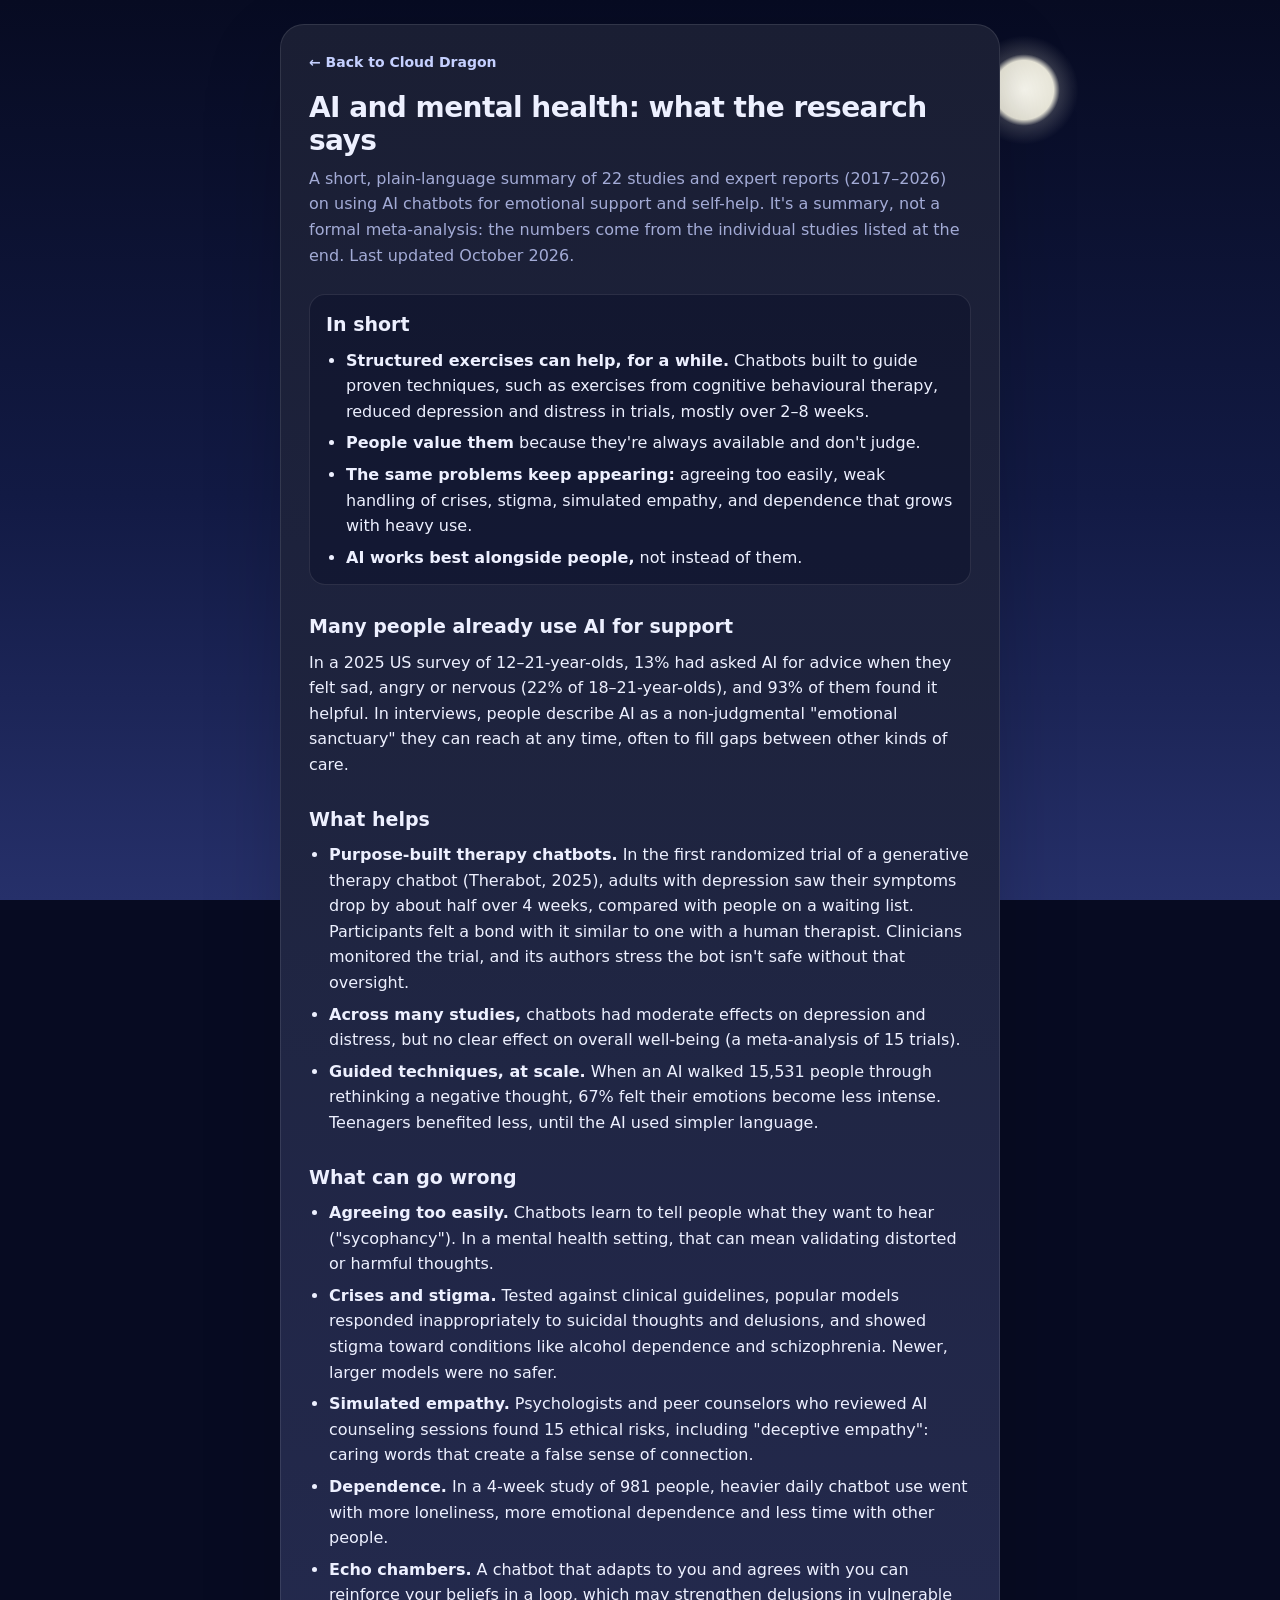
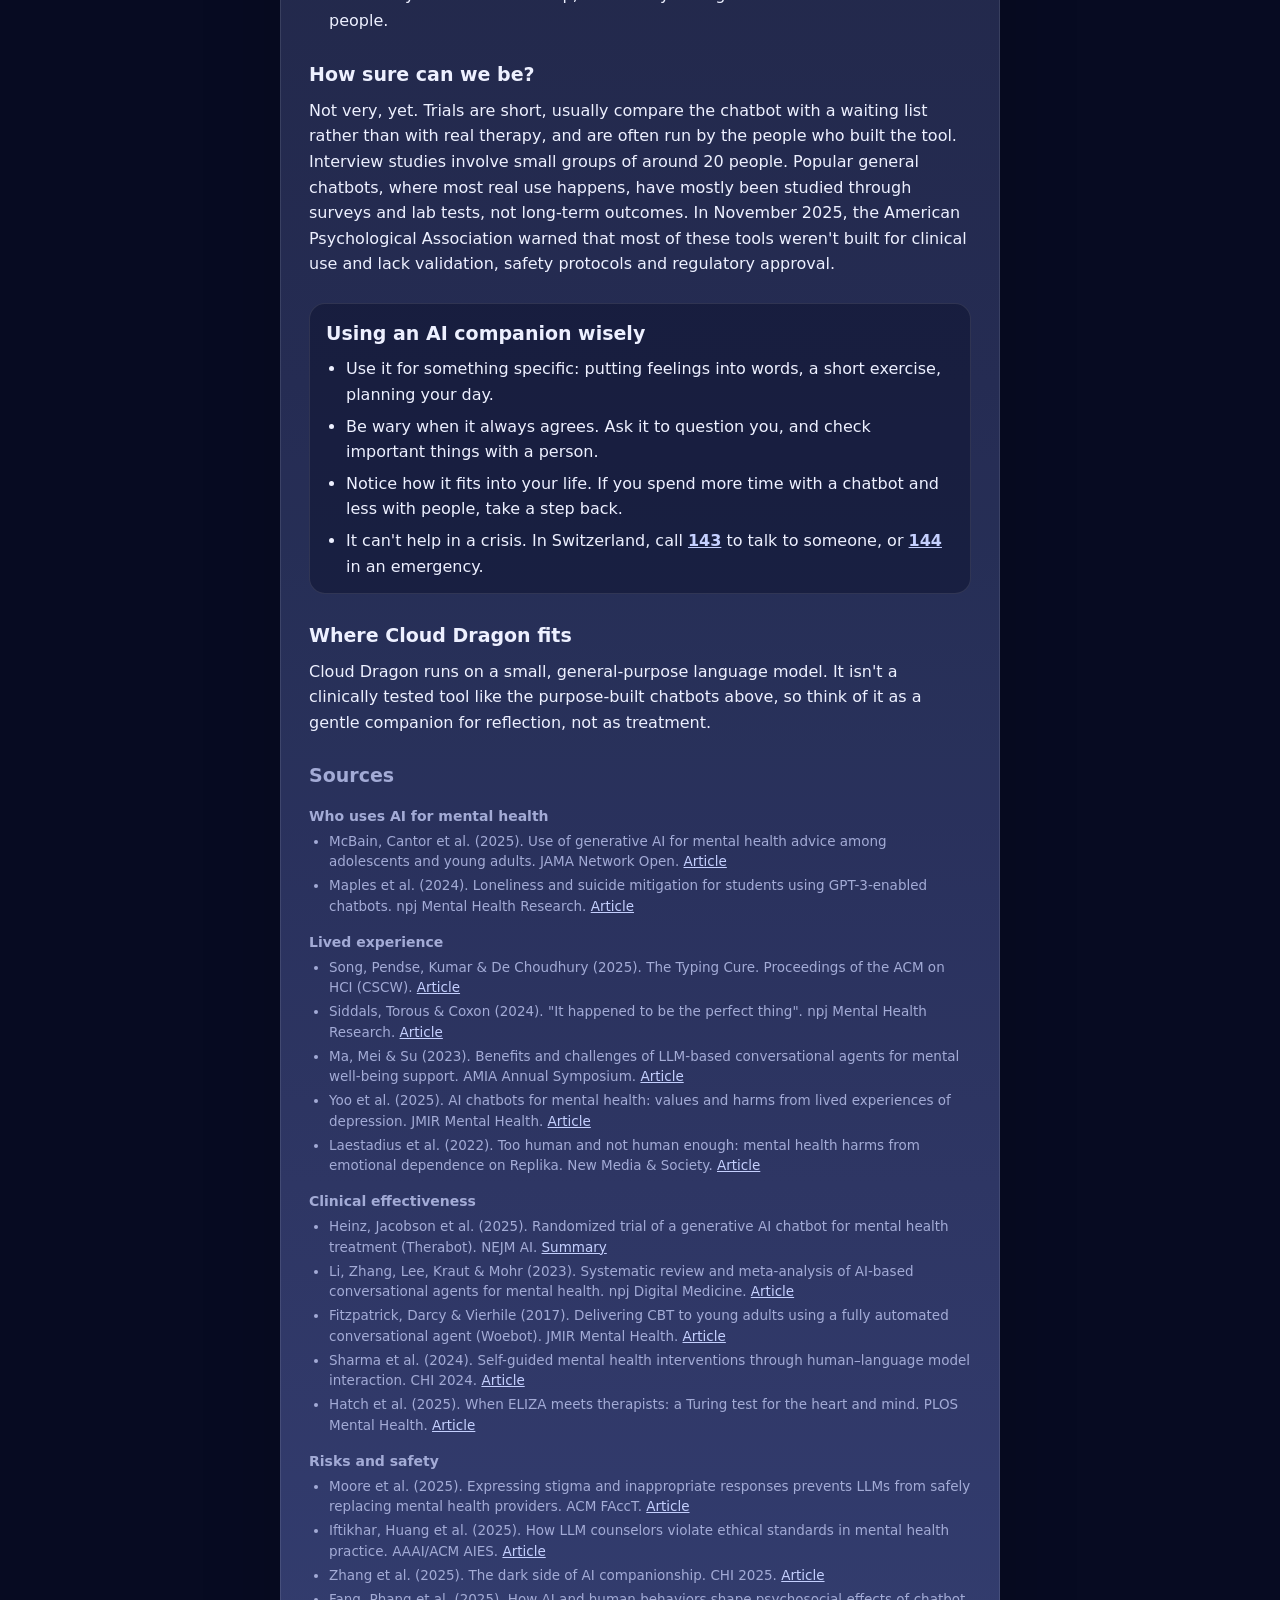
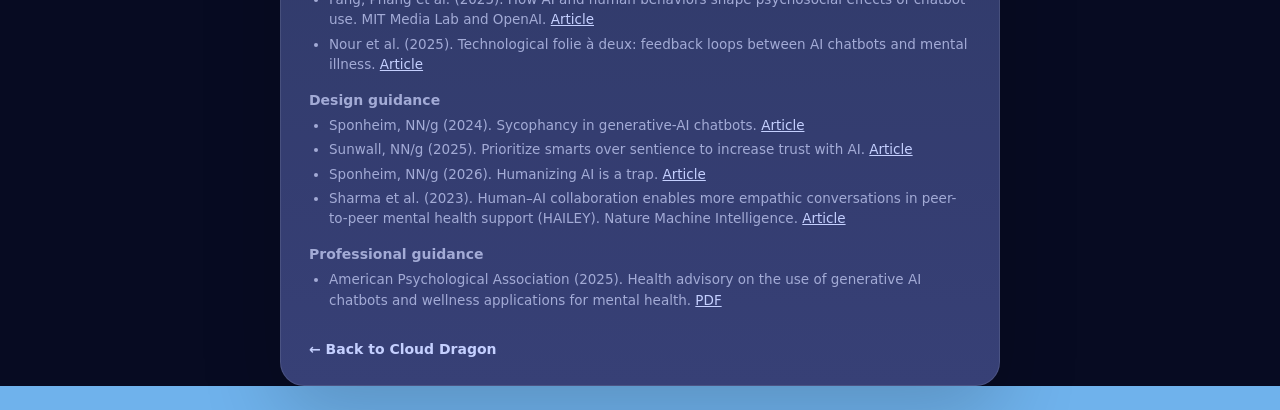
==== research.html @ 0f39b447 "Add "AI and mental health: what the research says" page A plain-language summary of 22 studies and e" ====
<!doctype html>
<html lang="en" data-sky="day">
<head>
  <meta charset="utf-8" />
  <meta name="viewport" content="width=device-width, initial-scale=1, viewport-fit=cover" />
  <meta name="theme-color" content="#6fb2ec" />
  <title>AI and mental health: what the research says · Cloud Dragon</title>
  <link rel="icon" href="icon.svg" type="image/svg+xml" />
  <link rel="stylesheet" href="styles/themes.css" />
  <link rel="stylesheet" href="styles/base.css" />
  <link rel="stylesheet" href="styles/sky.css" />
  <link rel="stylesheet" href="styles/research.css" />
</head>

<body>
  <div class="sky" aria-hidden="true">
    <div class="sky-layer dawn"></div>
    <div class="sky-layer day"></div>
    <div class="sky-layer dusk"></div>
    <div class="sky-layer night"></div>
    <div class="orb"></div>
  </div>

  <main class="research">
    <a class="back-link" href="./">← Back to Cloud Dragon</a>

    <h1>AI and mental health: what the research says</h1>
    <p class="lede">
      A short, plain-language summary of 22 studies and expert reports (2017–2026) on using AI
      chatbots for emotional support and self-help. It's a summary, not a formal meta-analysis:
      the numbers come from the individual studies listed at the end. Last updated October 2026.
    </p>

    <section class="in-short">
      <h2>In short</h2>
      <ul>
        <li>
          <strong>Structured exercises can help, for a while.</strong> Chatbots built to guide
          proven techniques, such as exercises from cognitive behavioural therapy, reduced
          depression and distress in trials, mostly over 2–8 weeks.
        </li>
        <li><strong>People value them</strong> because they're always available and don't judge.</li>
        <li>
          <strong>The same problems keep appearing:</strong> agreeing too easily, weak handling of
          crises, stigma, simulated empathy, and dependence that grows with heavy use.
        </li>
        <li><strong>AI works best alongside people,</strong> not instead of them.</li>
      </ul>
    </section>

    <section>
      <h2>Many people already use AI for support</h2>
      <p>
        In a 2025 US survey of 12–21-year-olds, 13% had asked AI for advice when they felt sad,
        angry or nervous (22% of 18–21-year-olds), and 93% of them found it helpful. In interviews,
        people describe AI as a non-judgmental "emotional sanctuary" they can reach at any time,
        often to fill gaps between other kinds of care.
      </p>
    </section>

    <section>
      <h2>What helps</h2>
      <ul>
        <li>
          <strong>Purpose-built therapy chatbots.</strong> In the first randomized trial of a
          generative therapy chatbot (Therabot, 2025), adults with depression saw their symptoms
          drop by about half over 4 weeks, compared with people on a waiting list. Participants
          felt a bond with it similar to one with a human therapist. Clinicians monitored the
          trial, and its authors stress the bot isn't safe without that oversight.
        </li>
        <li>
          <strong>Across many studies,</strong> chatbots had moderate effects on depression and
          distress, but no clear effect on overall well-being (a meta-analysis of 15 trials).
        </li>
        <li>
          <strong>Guided techniques, at scale.</strong> When an AI walked 15,531 people through
          rethinking a negative thought, 67% felt their emotions become less intense. Teenagers
          benefited less, until the AI used simpler language.
        </li>
      </ul>
    </section>

    <section>
      <h2>What can go wrong</h2>
      <ul>
        <li>
          <strong>Agreeing too easily.</strong> Chatbots learn to tell people what they want to
          hear ("sycophancy"). In a mental health setting, that can mean validating distorted or
          harmful thoughts.
        </li>
        <li>
          <strong>Crises and stigma.</strong> Tested against clinical guidelines, popular models
          responded inappropriately to suicidal thoughts and delusions, and showed stigma toward
          conditions like alcohol dependence and schizophrenia. Newer, larger models were no safer.
        </li>
        <li>
          <strong>Simulated empathy.</strong> Psychologists and peer counselors who reviewed AI
          counseling sessions found 15 ethical risks, including "deceptive empathy": caring words
          that create a false sense of connection.
        </li>
        <li>
          <strong>Dependence.</strong> In a 4-week study of 981 people, heavier daily chatbot use
          went with more loneliness, more emotional dependence and less time with other people.
        </li>
        <li>
          <strong>Echo chambers.</strong> A chatbot that adapts to you and agrees with you can
          reinforce your beliefs in a loop, which may strengthen delusions in vulnerable people.
        </li>
      </ul>
    </section>

    <section>
      <h2>How sure can we be?</h2>
      <p>
        Not very, yet. Trials are short, usually compare the chatbot with a waiting list rather
        than with real therapy, and are often run by the people who built the tool. Interview
        studies involve small groups of around 20 people. Popular general chatbots, where most real
        use happens, have mostly been studied through surveys and lab tests, not long-term
        outcomes. In November 2025, the American Psychological Association warned that most of
        these tools weren't built for clinical use and lack validation, safety protocols and
        regulatory approval.
      </p>
    </section>

    <section class="advice">
      <h2>Using an AI companion wisely</h2>
      <ul>
        <li>Use it for something specific: putting feelings into words, a short exercise, planning your day.</li>
        <li>Be wary when it always agrees. Ask it to question you, and check important things with a person.</li>
        <li>Notice how it fits into your life. If you spend more time with a chatbot and less with people, take a step back.</li>
        <li>It can't help in a crisis. In Switzerland, call <a href="tel:143">143</a> to talk to someone, or <a href="tel:144">144</a> in an emergency.</li>
      </ul>
    </section>

    <section>
      <h2>Where Cloud Dragon fits</h2>
      <p>
        Cloud Dragon runs on a small, general-purpose language model. It isn't a clinically tested
        tool like the purpose-built chatbots above, so think of it as a gentle companion for
        reflection, not as treatment.
      </p>
    </section>

    <section class="sources">
      <h2>Sources</h2>
      <h3>Who uses AI for mental health</h3>
      <ul>
        <li>McBain, Cantor et al. (2025). Use of generative AI for mental health advice among adolescents and young adults. JAMA Network Open. <a href="https://doi.org/10.1001/jamanetworkopen.2025.42281">Article</a></li>
        <li>Maples et al. (2024). Loneliness and suicide mitigation for students using GPT-3-enabled chatbots. npj Mental Health Research. <a href="https://pmc.ncbi.nlm.nih.gov/articles/PMC10955814">Article</a></li>
      </ul>
      <h3>Lived experience</h3>
      <ul>
        <li>Song, Pendse, Kumar & De Choudhury (2025). The Typing Cure. Proceedings of the ACM on HCI (CSCW). <a href="https://dl.acm.org/doi/10.1145/3757430">Article</a></li>
        <li>Siddals, Torous & Coxon (2024). "It happened to be the perfect thing". npj Mental Health Research. <a href="https://pmc.ncbi.nlm.nih.gov/articles/PMC11514308/">Article</a></li>
        <li>Ma, Mei & Su (2023). Benefits and challenges of LLM-based conversational agents for mental well-being support. AMIA Annual Symposium. <a href="https://arxiv.org/abs/2307.15810">Article</a></li>
        <li>Yoo et al. (2025). AI chatbots for mental health: values and harms from lived experiences of depression. JMIR Mental Health. <a href="https://arxiv.org/abs/2504.18932">Article</a></li>
        <li>Laestadius et al. (2022). Too human and not human enough: mental health harms from emotional dependence on Replika. New Media & Society. <a href="https://journals.sagepub.com/doi/10.1177/14614448221142007">Article</a></li>
      </ul>
      <h3>Clinical effectiveness</h3>
      <ul>
        <li>Heinz, Jacobson et al. (2025). Randomized trial of a generative AI chatbot for mental health treatment (Therabot). NEJM AI. <a href="https://tto.dartmouth.edu/news/2025/03/first-therapy-chatbot-trial-yields-mental-health-benefits">Summary</a></li>
        <li>Li, Zhang, Lee, Kraut & Mohr (2023). Systematic review and meta-analysis of AI-based conversational agents for mental health. npj Digital Medicine. <a href="https://doaj.org/article/f17df3045e7249698659f7fcaae4adad">Article</a></li>
        <li>Fitzpatrick, Darcy & Vierhile (2017). Delivering CBT to young adults using a fully automated conversational agent (Woebot). JMIR Mental Health. <a href="https://mental.jmir.org/2017/2/e19">Article</a></li>
        <li>Sharma et al. (2024). Self-guided mental health interventions through human–language model interaction. CHI 2024. <a href="https://arxiv.org/abs/2310.15461v2">Article</a></li>
        <li>Hatch et al. (2025). When ELIZA meets therapists: a Turing test for the heart and mind. PLOS Mental Health. <a href="https://www.ncbi.nlm.nih.gov/pmc/articles/PMC12798195/">Article</a></li>
      </ul>
      <h3>Risks and safety</h3>
      <ul>
        <li>Moore et al. (2025). Expressing stigma and inappropriate responses prevents LLMs from safely replacing mental health providers. ACM FAccT. <a href="https://arxiv.org/abs/2504.18412v1">Article</a></li>
        <li>Iftikhar, Huang et al. (2025). How LLM counselors violate ethical standards in mental health practice. AAAI/ACM AIES. <a href="https://jeffhuang.com/papers/LLMEthicalMental_AIES25.pdf">Article</a></li>
        <li>Zhang et al. (2025). The dark side of AI companionship. CHI 2025. <a href="https://arxiv.org/abs/2410.20130">Article</a></li>
        <li>Fang, Phang et al. (2025). How AI and human behaviors shape psychosocial effects of chatbot use. MIT Media Lab and OpenAI. <a href="https://arxiv.org/html/2503.17473v1">Article</a></li>
        <li>Nour et al. (2025). Technological folie à deux: feedback loops between AI chatbots and mental illness. <a href="https://arxiv.org/pdf/2507.19218">Article</a></li>
      </ul>
      <h3>Design guidance</h3>
      <ul>
        <li>Sponheim, NN/g (2024). Sycophancy in generative-AI chatbots. <a href="https://www.nngroup.com/articles/sycophancy-generative-ai-chatbots/">Article</a></li>
        <li>Sunwall, NN/g (2025). Prioritize smarts over sentience to increase trust with AI. <a href="https://www.nngroup.com/articles/smarts-emotion-trust-ai/">Article</a></li>
        <li>Sponheim, NN/g (2026). Humanizing AI is a trap. <a href="https://www.nngroup.com/articles/humanizing-ai/">Article</a></li>
        <li>Sharma et al. (2023). Human–AI collaboration enables more empathic conversations in peer-to-peer mental health support (HAILEY). Nature Machine Intelligence. <a href="https://arxiv.org/abs/2203.15144v1">Article</a></li>
      </ul>
      <h3>Professional guidance</h3>
      <ul>
        <li>American Psychological Association (2025). Health advisory on the use of generative AI chatbots and wellness applications for mental health. <a href="https://www.infocop.es/wp-content/uploads/2025/11/health-advisory-ai-chatbots-wellness-apps-mental-health.pdf">PDF</a></li>
      </ul>
    </section>

    <a class="back-link" href="./">← Back to Cloud Dragon</a>
  </main>

  <!-- Match the app's sky to the time of day. -->
  <script type="module" src="js/research-page.js"></script>
</body>
</html>
---- styles/themes.css ----
/* Colors for each time of day. The page sets <html data-sky="dawn|day|dusk|night">. */

:root,
:root[data-sky="day"] {
  color-scheme: light;
  --sky: linear-gradient(180deg, #6fb2ec 0%, #9fcff3 45%, #e3f2fb 100%);
  --text: #17324d;
  --muted: #46627e;
  --glass: rgba(255, 255, 255, 0.42);
  --border: rgba(30, 60, 100, 0.12);
  --assistant: rgba(255, 255, 255, 0.72);
  --user: rgba(205, 230, 255, 0.92);
  --accent: #2f7fd0;
  --on-accent: #ffffff;
  --cloud: rgba(255, 255, 255, 0.9);
  --orb: radial-gradient(circle, #fffbe6 0%, #ffe9a8 55%, rgba(255, 233, 168, 0) 72%);
  --orb-x: 78%;
  --orb-y: 9%;
  --orb-size: 120px;
  --pearl: #f7fbff;
  --pearl-edge: #c9d8ef;
  --icon-fill: #ffffff;
  --icon-ink: #5f77a6;
  --icon-horn: #d8b066;
  --icon-pearl: #fff3c9;
  --danger: #b3261e;
  --halo: 0 1px 10px rgba(255, 255, 255, 0.8);
}

:root[data-sky="dawn"] {
  color-scheme: light;
  --sky: linear-gradient(180deg, #c9d4f0 0%, #f3d4cf 50%, #f8bfa6 100%);
  --text: #2a2d45;
  --muted: #5f6382;
  --glass: rgba(255, 255, 255, 0.42);
  --border: rgba(70, 60, 110, 0.13);
  --assistant: rgba(255, 255, 255, 0.66);
  --user: rgba(255, 224, 232, 0.92);
  --accent: #cf5c84;
  --on-accent: #ffffff;
  --cloud: rgba(255, 238, 240, 0.85);
  --orb: radial-gradient(circle, #fff4e8 0%, #ffc9a3 50%, rgba(255, 201, 163, 0) 72%);
  --orb-x: 14%;
  --orb-y: 70%;
  --orb-size: 150px;
  --pearl: #fff0f4;
  --pearl-edge: #efc3d0;
  --icon-fill: #fffafa;
  --icon-ink: #8a6f9e;
  --icon-horn: #dcae78;
  --icon-pearl: #ffe2d2;
  --danger: #b3261e;
  --halo: 0 1px 10px rgba(255, 255, 255, 0.8);
}

:root[data-sky="dusk"] {
  color-scheme: dark;
  --sky: linear-gradient(180deg, #2b285a 0%, #6a4a8c 45%, #d9846a 85%, #f2a865 100%);
  --text: #fff4ec;
  --muted: #e3cfe0;
  --glass: rgba(32, 22, 58, 0.4);
  --border: rgba(255, 255, 255, 0.14);
  --assistant: rgba(40, 28, 70, 0.6);
  --user: rgba(122, 64, 112, 0.72);
  --accent: #ffbf73;
  --on-accent: #2a1d3a;
  --cloud: rgba(255, 196, 186, 0.5);
  --orb: radial-gradient(circle, #fff0d0 0%, #ffad66 50%, rgba(255, 173, 102, 0) 72%);
  --orb-x: 86%;
  --orb-y: 94%;
  --orb-size: 190px;
  --pearl: #ffe6c7;
  --pearl-edge: #f5b77a;
  --icon-fill: #fff3ea;
  --icon-ink: #6b4d86;
  --icon-horn: #f0c07e;
  --icon-pearl: #ffd29a;
  --danger: #ffb4a9;
  --halo: 0 1px 10px rgba(30, 16, 50, 0.85);
}

:root[data-sky="night"] {
  color-scheme: dark;
  --sky: linear-gradient(180deg, #070b22 0%, #121a44 55%, #26306a 100%);
  --text: #edf0ff;
  --muted: #a3abd6;
  --glass: rgba(10, 14, 40, 0.45);
  --border: rgba(255, 255, 255, 0.1);
  --assistant: rgba(255, 255, 255, 0.08);
  --user: rgba(140, 160, 255, 0.22);
  --accent: #c5d0ff;
  --on-accent: #121a44;
  --cloud: rgba(160, 175, 230, 0.16);
  --orb: radial-gradient(circle, #fbfaf2 0%, #e9e7da 38%, rgba(233, 231, 218, 0.18) 46%, rgba(233, 231, 218, 0) 70%);
  --orb-x: 80%;
  --orb-y: 10%;
  --orb-size: 110px;
  --pearl: #e4e9ff;
  --pearl-edge: #aab5ef;
  --icon-fill: #eef1ff;
  --icon-ink: #5d6aab;
  --icon-horn: #cfd2f2;
  --icon-pearl: #fffbe8;
  --danger: #ffb4a9;
  --halo: 0 1px 10px rgba(5, 8, 30, 0.85);
}
---- styles/base.css ----
/* Page defaults shared by every component. */

* {
  box-sizing: border-box;
  -webkit-tap-highlight-color: transparent;
}

html,
body {
  margin: 0;
  min-height: 100%;
  background: #6fb2ec;
  color: var(--text);
  font-family:
    Inter, ui-sans-serif, system-ui, -apple-system, BlinkMacSystemFont,
    "Segoe UI", sans-serif;
}

body {
  min-height: 100dvh;
  overscroll-behavior: none;
}

button,
textarea,
input {
  font: inherit;
}

button {
  border: 0;
  cursor: pointer;
  touch-action: manipulation;
}

.link-button {
  padding: 0;
  background: none;
  color: var(--muted);
  font-size: 12px;
  text-decoration: underline;
}

.link-button.danger { color: var(--danger); }

input:focus,
textarea:focus {
  border-color: var(--accent);
}

button:disabled {
  opacity: 0.45;
  cursor: default;
}

/* Hidden elements stay hidden, whatever display a component sets. */
[hidden] {
  display: none !important;
}
---- styles/sky.css ----
/* The animated sky behind the app: gradient, sun or moon, stars and clouds. */

.sky {
  position: fixed;
  inset: 0;
  overflow: hidden;
  z-index: 0;
  pointer-events: none;
}

/* Each time of day has its own layer so changes fade instead of jumping. */
.sky-layer {
  position: absolute;
  inset: 0;
  opacity: 0;
  transition: opacity 2.5s ease;
}

.sky-layer.dawn { background: linear-gradient(180deg, #c9d4f0 0%, #f3d4cf 50%, #f8bfa6 100%); }

.sky-layer.day { background: linear-gradient(180deg, #6fb2ec 0%, #9fcff3 45%, #e3f2fb 100%); }

.sky-layer.dusk { background: linear-gradient(180deg, #2b285a 0%, #6a4a8c 45%, #d9846a 85%, #f2a865 100%); }

.sky-layer.night { background: linear-gradient(180deg, #070b22 0%, #121a44 55%, #26306a 100%); }

[data-sky="dawn"] .sky-layer.dawn,
[data-sky="day"] .sky-layer.day,
[data-sky="dusk"] .sky-layer.dusk,
[data-sky="night"] .sky-layer.night {
  opacity: 1;
}

/* Sun by day, moon by night. */
.orb {
  position: absolute;
  left: var(--orb-x);
  top: var(--orb-y);
  width: var(--orb-size);
  height: var(--orb-size);
  transform: translate(-50%, -50%);
  border-radius: 50%;
  background: var(--orb);
  transition: left 2.5s ease, top 2.5s ease, width 2.5s ease, height 2.5s ease;
}

.stars {
  position: absolute;
  inset: 0;
  opacity: 0;
  transition: opacity 2.5s ease;
}

[data-sky="dusk"] .stars { opacity: 0.35; }

[data-sky="night"] .stars { opacity: 1; }

.star {
  position: absolute;
  width: 2px;
  height: 2px;
  border-radius: 50%;
  background: #ffffff;
  opacity: 0.55;
}

/* One bright star for every day you've spent with your dragon. */
.star.bond {
  width: 4px;
  height: 4px;
  opacity: 1;
  background: #fffbe8;
  box-shadow: 0 0 8px 2px rgba(255, 245, 210, 0.7);
  animation: twinkle 3.6s ease-in-out infinite;
}

@keyframes twinkle {
  50% { opacity: 0.45; transform: scale(0.75); }
}

.cloud {
  position: absolute;
  left: 0;
  top: var(--top);
  width: 220px;
  height: 58px;
  border-radius: 60px;
  background: var(--cloud);
  filter: blur(1.5px);
  transform: translateX(-60vw) scale(var(--scale));
  animation: drift var(--duration) linear infinite;
  animation-delay: var(--delay);
  transition: background 2.5s ease;
}

.cloud::before,
.cloud::after {
  content: "";
  position: absolute;
  border-radius: 50%;
  background: inherit;
}

.cloud::before { width: 92px; height: 92px; left: 34px; top: -44px; }

.cloud::after { width: 120px; height: 120px; left: 92px; top: -60px; }

@keyframes drift {
  from { transform: translateX(-60vw) scale(var(--scale)); }
  to { transform: translateX(130vw) scale(var(--scale)); }
}

@media (prefers-reduced-motion: reduce) {
  .cloud,
  .star.bond {
    animation: none;
  }

  .cloud {
    transform: translateX(var(--rest)) scale(var(--scale));
  }
}
---- styles/research.css ----
/* The research summary page (research.html): one readable column over the sky. */

.research {
  position: relative;
  z-index: 1;
  width: min(720px, calc(100% - 32px));
  margin: 24px auto;
  padding: 24px 28px;
  border-radius: 24px;
  border: 1px solid var(--border);
  /* The assistant color is see-through, so lay it over the sky for a solid page. */
  background:
    linear-gradient(var(--assistant), var(--assistant)),
    var(--sky) border-box;
  box-shadow: 0 30px 80px rgba(0, 0, 0, 0.18);
  font-size: 16px;
  line-height: 1.6;
}

.research h1 {
  margin: 16px 0 8px;
  font-size: 28px;
  line-height: 1.2;
  letter-spacing: -0.02em;
}

.research .lede {
  margin: 0 0 8px;
  color: var(--muted);
}

.research section {
  margin-top: 26px;
}

.research h2 {
  margin: 0 0 8px;
  font-size: 19px;
}

.research h3 {
  margin: 16px 0 4px;
  font-size: 14px;
}

.research p {
  margin: 0;
}

.research ul {
  margin: 0;
  padding-left: 20px;
}

.research li + li {
  margin-top: 6px;
}

.research a {
  color: var(--accent);
}

.research a[href^="tel:"] {
  font-weight: 700;
}

/* The two most useful parts stand out a little. */
.research .in-short,
.research .advice {
  padding: 14px 16px;
  border-radius: 16px;
  border: 1px solid var(--border);
  background: var(--glass);
}

.research .sources {
  font-size: 13.5px;
  line-height: 1.5;
  color: var(--muted);
}

.research .sources li + li {
  margin-top: 4px;
}

.back-link {
  display: inline-block;
  font-size: 14px;
  font-weight: 650;
  text-decoration: none;
}

.research > .back-link:last-child {
  margin-top: 28px;
}

@media (max-width: 520px) {
  .research {
    margin: 16px auto;
    padding: 18px;
  }

  .research h1 {
    font-size: 24px;
  }
}
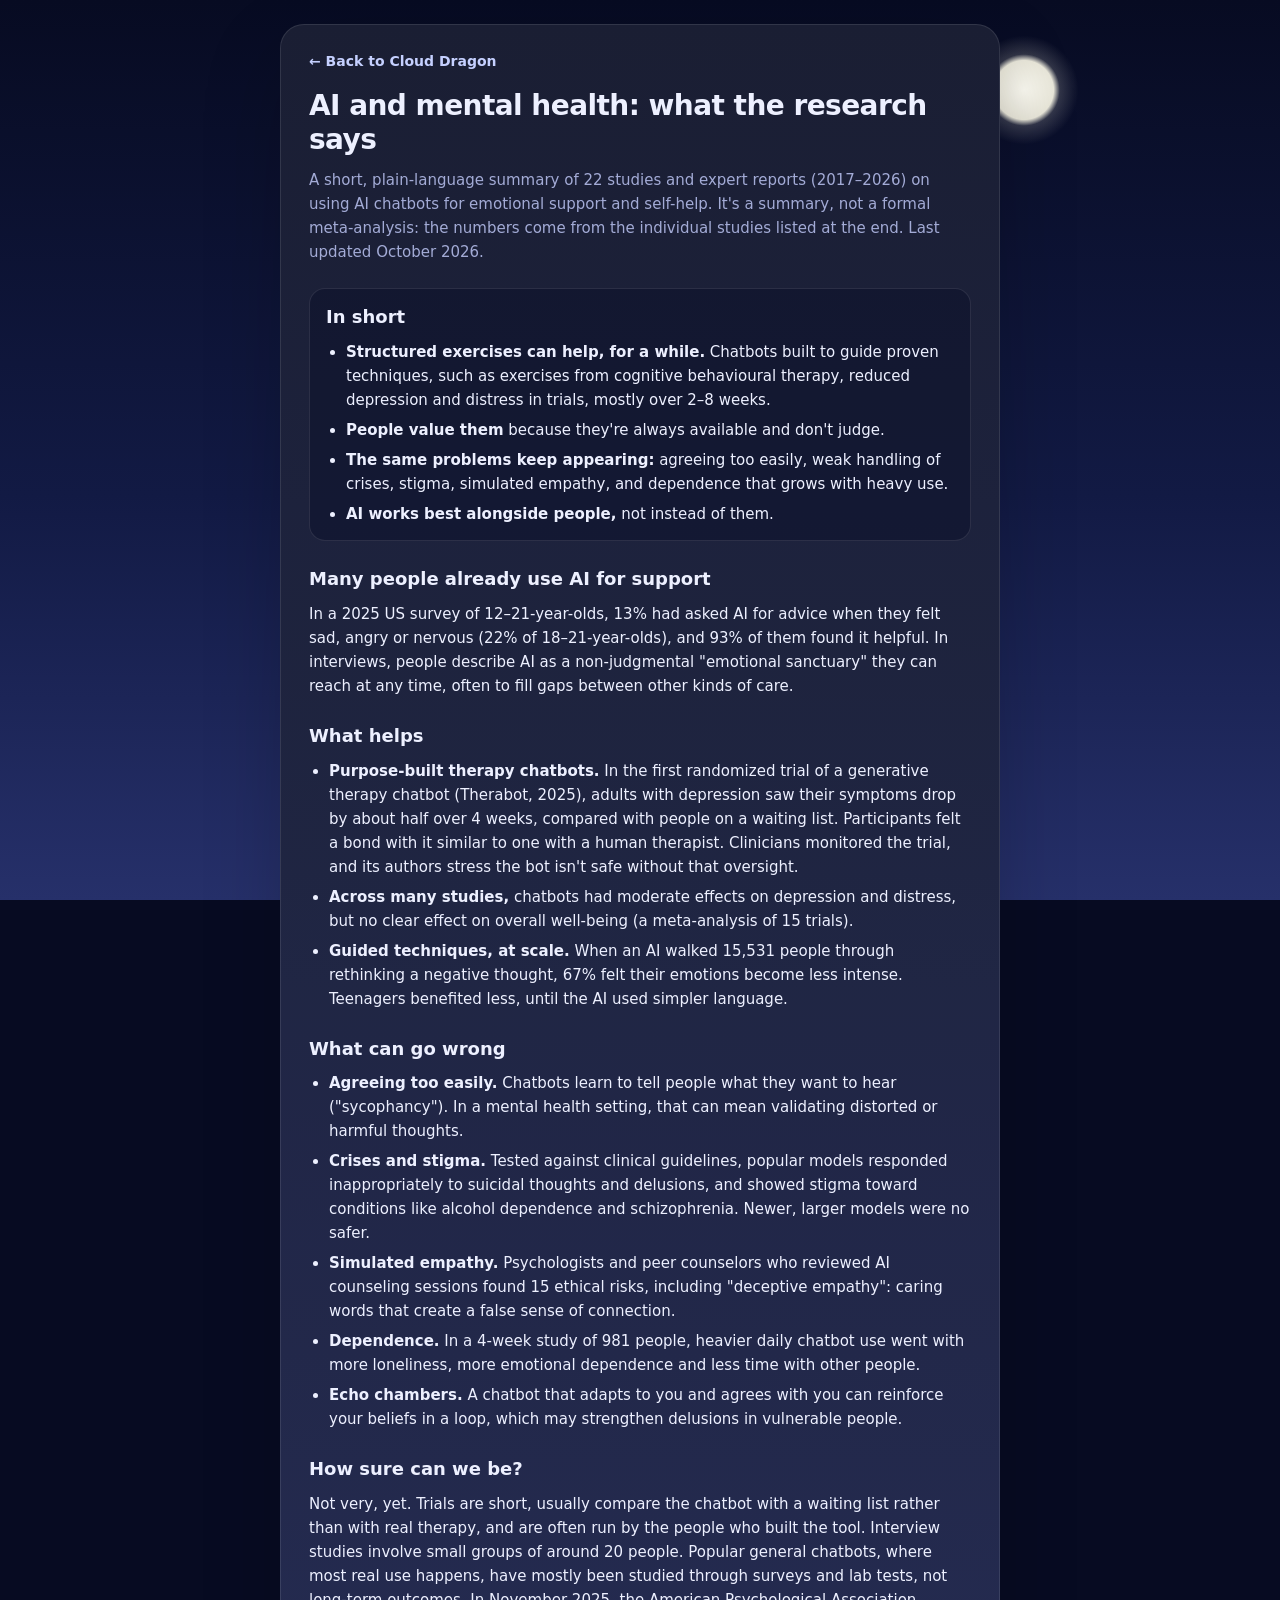
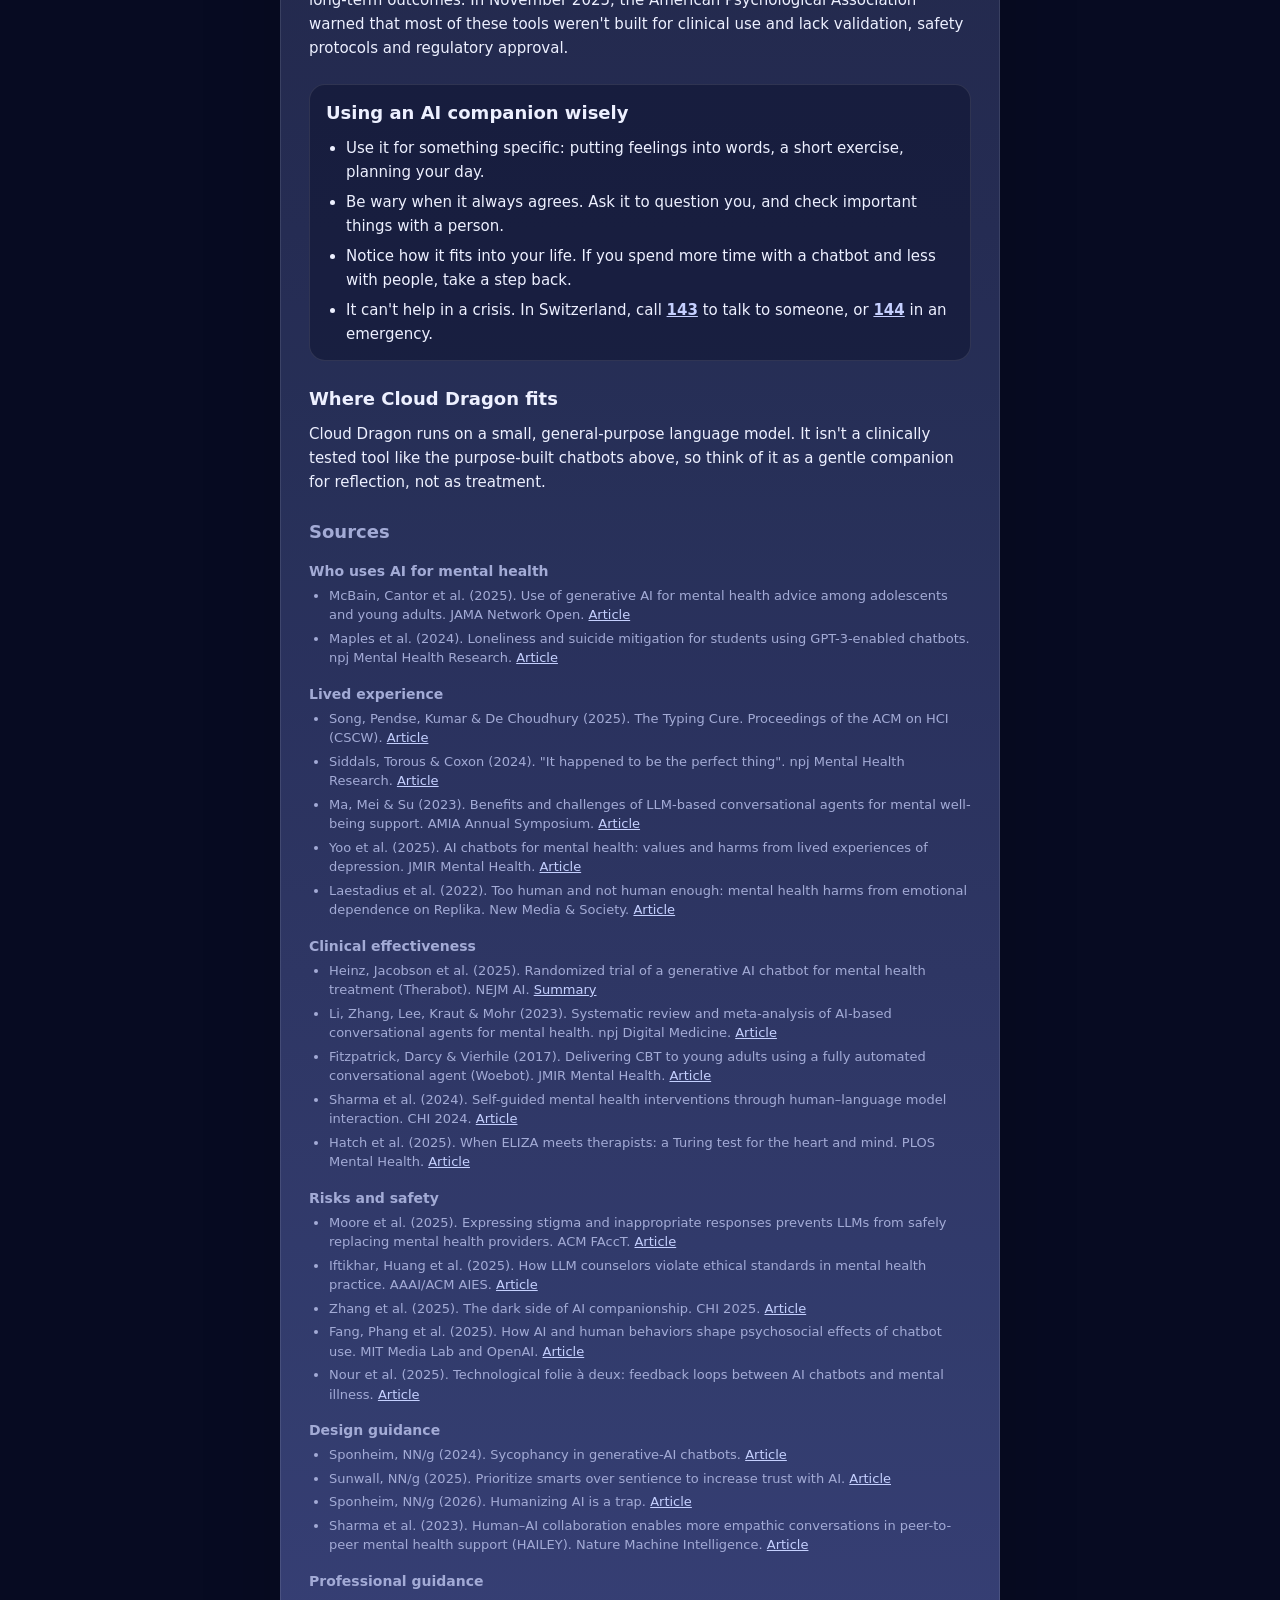
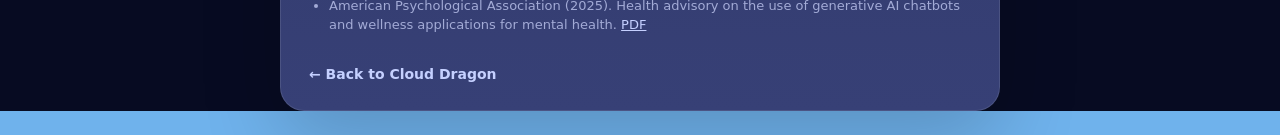
==== commit 73509b70: "Show the research summary in a pop-up window "Learn more about AI in mental health" now opens the su" ====
--- a/research.html
+++ b/research.html
@@ -21,7 +21,7 @@
     <div class="orb"></div>
   </div>
 
-  <main class="research">
+  <main class="research research-text">
     <a class="back-link" href="./">← Back to Cloud Dragon</a>
 
     <h1>AI and mental health: what the research says</h1>
--- a/styles/research.css
+++ b/styles/research.css
@@ -1,4 +1,15 @@
-/* The research summary page (research.html): one readable column over the sky. */
+/* The research summary ("AI and mental health: what the research says").
+   Its text is styled under .research-text, both in the pop-up window in the
+   app (.research-dialog) and on the standalone page (research.html, .research). */
+
+/* ---------- Pop-up window in the app ---------- */
+
+/* Wider than the Help & info window, for easier reading. */
+.research-dialog {
+  width: min(640px, calc(100% - 32px));
+}
+
+/* ---------- Standalone page frame ---------- */
 
 .research {
   position: relative;
@@ -13,8 +24,6 @@
     linear-gradient(var(--assistant), var(--assistant)),
     var(--sky) border-box;
   box-shadow: 0 30px 80px rgba(0, 0, 0, 0.18);
-  font-size: 16px;
-  line-height: 1.6;
 }
 
 .research h1 {
@@ -22,65 +31,6 @@
   font-size: 28px;
   line-height: 1.2;
   letter-spacing: -0.02em;
-}
-
-.research .lede {
-  margin: 0 0 8px;
-  color: var(--muted);
-}
-
-.research section {
-  margin-top: 26px;
-}
-
-.research h2 {
-  margin: 0 0 8px;
-  font-size: 19px;
-}
-
-.research h3 {
-  margin: 16px 0 4px;
-  font-size: 14px;
-}
-
-.research p {
-  margin: 0;
-}
-
-.research ul {
-  margin: 0;
-  padding-left: 20px;
-}
-
-.research li + li {
-  margin-top: 6px;
-}
-
-.research a {
-  color: var(--accent);
-}
-
-.research a[href^="tel:"] {
-  font-weight: 700;
-}
-
-/* The two most useful parts stand out a little. */
-.research .in-short,
-.research .advice {
-  padding: 14px 16px;
-  border-radius: 16px;
-  border: 1px solid var(--border);
-  background: var(--glass);
-}
-
-.research .sources {
-  font-size: 13.5px;
-  line-height: 1.5;
-  color: var(--muted);
-}
-
-.research .sources li + li {
-  margin-top: 4px;
 }
 
 .back-link {
@@ -104,3 +54,69 @@
     font-size: 24px;
   }
 }
+
+/* ---------- The text (window and page) ---------- */
+
+.research-text {
+  font-size: 15px;
+  line-height: 1.6;
+}
+
+.research-text .lede {
+  margin: 12px 0 8px;
+  color: var(--muted);
+}
+
+.research-text section {
+  margin-top: 24px;
+}
+
+.research-text h2 {
+  margin: 0 0 8px;
+  font-size: 18px;
+}
+
+.research-text h3 {
+  margin: 16px 0 4px;
+  font-size: 14px;
+}
+
+.research-text p {
+  margin: 0;
+}
+
+.research-text ul {
+  margin: 0;
+  padding-left: 20px;
+}
+
+.research-text li + li {
+  margin-top: 6px;
+}
+
+.research-text a {
+  color: var(--accent);
+}
+
+.research-text a[href^="tel:"] {
+  font-weight: 700;
+}
+
+/* The two most useful parts stand out a little. */
+.research-text .in-short,
+.research-text .advice {
+  padding: 14px 16px;
+  border-radius: 16px;
+  border: 1px solid var(--border);
+  background: var(--glass);
+}
+
+.research-text .sources {
+  font-size: 13px;
+  line-height: 1.5;
+  color: var(--muted);
+}
+
+.research-text .sources li + li {
+  margin-top: 4px;
+}
